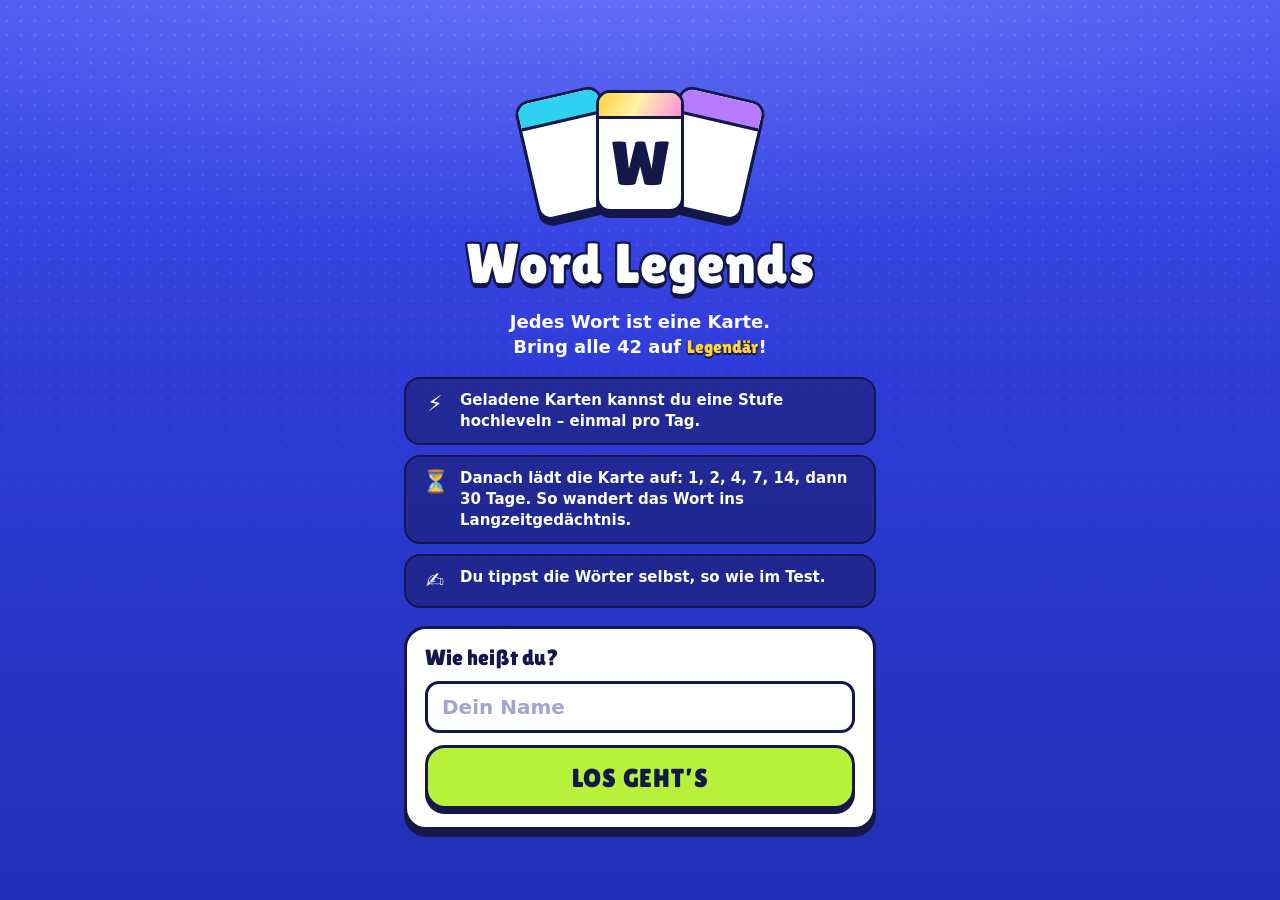
==== index.html @ 873b3a0a "Word Legends: Vokabeltrainer als PWA fürs iPhone Englisch-Vokabeln als Sammelkarten mit Leitner-Stuf" ====
<!doctype html>
<html lang="de">
<head>
  <meta charset="utf-8">
  <meta name="viewport" content="width=device-width, initial-scale=1, viewport-fit=cover">
  <meta name="theme-color" content="#2E3BD9">
  <meta name="apple-mobile-web-app-capable" content="yes">
  <meta name="mobile-web-app-capable" content="yes">
  <meta name="apple-mobile-web-app-status-bar-style" content="black-translucent">
  <meta name="apple-mobile-web-app-title" content="Word Legends">
  <meta name="format-detection" content="telephone=no, email=no, address=no, date=no">
  <meta name="description" content="Vokabeltrainer Englisch: Wörter als Sammelkarten, Wiederholung nach dem Karteikasten-Prinzip.">
  <title>Word Legends</title>
  <link rel="manifest" href="manifest.webmanifest">
  <link rel="apple-touch-icon" href="icons/apple-touch-icon.png">
  <link rel="icon" type="image/png" sizes="192x192" href="icons/icon-192.png">
  <link rel="preconnect" href="https://fonts.googleapis.com">
  <link rel="preconnect" href="https://fonts.gstatic.com" crossorigin>
  <link rel="stylesheet" href="https://fonts.googleapis.com/css2?family=Lilita+One&display=swap">
  <link rel="stylesheet" href="styles.css">
</head>
<body>
  <main id="app"></main>
  <div id="toast" role="status" aria-live="polite"></div>
  <canvas id="fx" aria-hidden="true"></canvas>
  <script src="words.js"></script>
  <script src="app.js"></script>
</body>
</html>
---- styles.css ----
/* Word Legends – Sammelkarten-Look: Kobaltblau, dicke Tinten-Konturen, Karten-Stufenfarben */
:root {
  --field: #2E3BD9;
  --field-hi: #4553F2;
  --field-lo: #2230B5;
  --ink: #131849;
  --mist: #E8EBFF;
  --muted: #565C94;
  --lime: #B6F23A;
  --sun: #FFCC2E;
  --coral: #FF5168;
  --back: repeating-linear-gradient(45deg, #4E5CF0 0 5px, #3441DF 5px 10px);

  /* Kartenstufen: Neu, 1–5, Legendär */
  --t0: #5A67E6;
  --t1: #DCE1FF;
  --t2: #3BDB86;
  --t3: #2FD0F0;
  --t4: #B77BFF;
  --t5: #FF9A2B;
  --t6: #FFD23F;
  --holo: linear-gradient(115deg, #FFD23F 0%, #FFF3A6 20%, #FF93DC 42%, #86ECFF 64%, #FFD23F 86%, #FFF3A6 100%);

  --display: 'Lilita One', ui-rounded, 'Arial Rounded MT Bold', system-ui, sans-serif;
  --body: ui-rounded, 'SF Pro Rounded', system-ui, -apple-system, 'Segoe UI', Roboto, sans-serif;
  --mono: ui-monospace, 'SF Mono', Menlo, monospace;

  --st: env(safe-area-inset-top, 0px);
  --sb: env(safe-area-inset-bottom, 0px);
  --r: 22px;
}

*, *::before, *::after { box-sizing: border-box; }
[hidden] { display: none !important; }
html { height: 100%; -webkit-text-size-adjust: 100%; background: var(--field); }
body {
  margin: 0;
  min-height: 100%;
  background: var(--field);
  color: #fff;
  font: 600 16px/1.4 var(--body);
  -webkit-tap-highlight-color: transparent;
  overscroll-behavior-y: none;
}
/* Spielfeld: Licht von oben, Rasterpunkte wie auf einem Kartenrücken */
body::before {
  content: '';
  position: fixed;
  inset: 0;
  pointer-events: none;
  background:
    radial-gradient(130% 55% at 50% -8%, rgba(255, 255, 255, .20), transparent 62%),
    linear-gradient(180deg, var(--field-hi) 0%, var(--field) 42%, var(--field-lo) 100%);
}
body::after {
  content: '';
  position: fixed;
  inset: 0;
  pointer-events: none;
  background: radial-gradient(circle, rgba(255, 255, 255, .13) 1.3px, transparent 1.8px) 0 0 / 14px 14px;
  -webkit-mask-image: linear-gradient(180deg, #000 0%, rgba(0, 0, 0, .35) 38%, transparent 70%);
  mask-image: linear-gradient(180deg, #000 0%, rgba(0, 0, 0, .35) 38%, transparent 70%);
}
body.in-session { overflow: hidden; }
#app { position: relative; z-index: 1; }
button { font: inherit; color: inherit; -webkit-tap-highlight-color: transparent; touch-action: manipulation; }
:focus-visible { outline: 3px solid var(--sun); outline-offset: 3px; }

.screen {
  max-width: 520px;
  min-height: 100dvh;
  margin: 0 auto;
  padding: calc(var(--st) + 14px) 16px calc(var(--sb) + 24px);
  display: flex;
  flex-direction: column;
  gap: 16px;
}

/* ---------- Typo ---------- */
.outline {
  font-family: var(--display);
  font-weight: 400;
  color: #fff;
  letter-spacing: .01em;
  text-shadow:
    2px 2px 0 var(--ink), -2px 2px 0 var(--ink), 2px -2px 0 var(--ink), -2px -2px 0 var(--ink),
    0 2px 0 var(--ink), 0 -2px 0 var(--ink), 2px 0 0 var(--ink), -2px 0 0 var(--ink),
    0 5px 0 var(--ink);
}
.hero { font-size: clamp(40px, 12.5vw, 56px); line-height: .98; margin: 0; }
.center { text-align: center; }
.eyebrow { font: 800 12px/1 var(--body); letter-spacing: .16em; text-transform: uppercase; color: var(--muted); }
.lead { font: 700 18px/1.4 var(--body); margin: 0; }
.lead.dark { color: var(--ink); margin-bottom: 8px; }
.fineprint { font: 600 13.5px/1.4 var(--body); color: var(--muted); margin: 0; }
.screen > .fineprint, .result > .fineprint { color: rgba(255, 255, 255, .78); }

/* ---------- Knöpfe ---------- */
.btn {
  appearance: none;
  -webkit-appearance: none;
  border: 3px solid var(--ink);
  border-radius: 18px;
  background: #fff;
  color: var(--ink);
  font: 400 20px/1 var(--display);
  letter-spacing: .03em;
  text-transform: uppercase;
  padding: 15px 16px 13px;
  box-shadow: 0 5px 0 var(--ink);
  cursor: pointer;
  user-select: none;
  -webkit-user-select: none;
  transition: transform .07s ease, box-shadow .07s ease, background-color .15s;
}
.btn:active { transform: translateY(4px); box-shadow: 0 1px 0 var(--ink); }
.btn.go { background: var(--lime); }
.btn.danger { background: var(--coral); }
.btn.big { display: block; width: 100%; font-size: 26px; padding: 17px 16px 15px; border-radius: 20px; }
.btn:disabled { opacity: .5; }
.two { display: grid; grid-template-columns: 1fr 1fr; gap: 12px; }
.two:has(> :only-child) { grid-template-columns: 1fr; }

.icon-btn {
  flex: 0 0 auto;
  width: 46px;
  height: 46px;
  display: grid;
  place-items: center;
  padding: 0;
  border-radius: 14px;
  border: 3px solid var(--ink);
  background: #fff;
  color: var(--ink);
  font: 400 24px/1 var(--display);
  box-shadow: 0 4px 0 var(--ink);
  cursor: pointer;
}
.icon-btn:active { transform: translateY(3px); box-shadow: 0 1px 0 var(--ink); }

.link {
  appearance: none;
  background: none;
  border: 0;
  padding: 4px 0;
  font: 700 14px/1.3 var(--body);
  text-decoration: underline;
  text-underline-offset: 3px;
  opacity: .85;
  cursor: pointer;
}

/* ---------- Karten-Panels ---------- */
.panel {
  background: #fff;
  color: var(--ink);
  border: 3px solid var(--ink);
  border-radius: var(--r);
  box-shadow: 0 7px 0 var(--ink);
  padding: 18px;
}
.panel p { margin: 0; }

/* ---------- Start ---------- */
.home-top, .topbar { display: flex; align-items: center; justify-content: space-between; gap: 12px; }
.topbar { justify-content: flex-start; }
.topbar h1 { margin: 0; font-size: 32px; line-height: 1; }
.hello { margin: 0; font-size: clamp(36px, 11vw, 46px); line-height: 1; overflow-wrap: anywhere; }

.pills { display: flex; flex-wrap: wrap; gap: 8px; margin-top: -4px; }
.pill {
  display: inline-flex;
  align-items: center;
  gap: 7px;
  background: var(--ink);
  color: #fff;
  border-radius: 999px;
  padding: 8px 13px 7px;
  font: 400 17px/1 var(--display);
  letter-spacing: .02em;
}
.pill.streak.off { color: rgba(255, 255, 255, .6); }
.pill.test { background: var(--sun); color: var(--ink); border: 2.5px solid var(--ink); padding: 6px 12px 5px; }
.xpmini { width: 44px; height: 9px; border-radius: 999px; background: rgba(255, 255, 255, .22); overflow: hidden; }
.xpmini i { display: block; height: 100%; background: var(--sun); border-radius: 999px; }

.mission { text-align: center; display: grid; gap: 6px; }
.mission-line { font: 700 19px/1.35 var(--body); }
.mission-line b { font-family: var(--display); font-weight: 400; font-size: 23px; }
.mission-time { font: 700 14px/1.2 var(--body); color: var(--muted); margin-bottom: 10px !important; }
.mission-done { font: 400 32px/1.1 var(--display); margin: 4px 0 2px !important; }
.mission .two { margin-top: 12px; }
.mission .fineprint { margin-top: 10px; }

/* Kartenhand auf der Missionskarte */
.hand { position: relative; height: 98px; margin: 6px 0 10px; }
.mini {
  display: block;
  position: relative;
  overflow: hidden;
  background: #fff;
  border: 3px solid var(--ink);
  border-radius: 10px;
  box-shadow: 0 4px 0 var(--ink);
}
.mini::before {
  content: '';
  position: absolute;
  left: 0; right: 0; top: 0;
  height: 17px;
  background: var(--tier, var(--t1));
  border-bottom: 3px solid var(--ink);
}
.hand .mini {
  position: absolute;
  left: 50%;
  bottom: 0;
  width: 58px;
  height: 80px;
  margin-left: -29px;
  transform: translateX(calc(var(--i) * 34px)) rotate(calc(var(--i) * 8deg));
  transform-origin: 50% 140%;
}
.mini.charged::after {
  content: '⚡';
  position: absolute;
  inset: 17px 0 0;
  display: grid;
  place-items: center;
  font-size: 24px;
}
.mini.back { background: var(--back); }
.mini.back::before { display: none; }
.mini.back::after {
  content: '?';
  position: absolute;
  inset: 0;
  display: grid;
  place-items: center;
  font: 400 32px/1 var(--display);
  color: #fff;
  text-shadow: 0 2px 0 var(--ink);
}

.install { background: var(--sun); display: grid; gap: 6px; box-shadow: 0 5px 0 var(--ink); }
.install p { font-weight: 700; }
.install .link { justify-self: start; }
.share {
  display: inline-grid;
  place-items: center;
  width: 22px;
  height: 22px;
  border: 2px solid var(--ink);
  border-radius: 6px;
  font-size: 12px;
  vertical-align: -3px;
}

/* Sammlung: sieben Kartenstapel = die Fächer des Karteikastens */
.shelf {
  background: rgba(19, 24, 73, .5);
  border: 3px solid var(--ink);
  border-radius: var(--r);
  padding: 14px 12px 0;
  overflow: hidden;
}
.shelf-head { display: flex; justify-content: space-between; align-items: baseline; margin-bottom: 12px; }
.shelf-head h2 { margin: 0; font: 400 21px/1 var(--display); letter-spacing: .02em; }
.shelf-head span { font: 800 14px/1 var(--body); color: rgba(255, 255, 255, .8); }
.stacks {
  display: grid;
  grid-template-columns: repeat(7, minmax(0, 1fr));
  gap: 6px;
  align-items: end;
  min-height: 132px;
  padding: 0 2px 10px;
  margin: 0 -12px;
  padding-left: 14px;
  padding-right: 14px;
  background: linear-gradient(transparent calc(100% - 10px), var(--ink) calc(100% - 10px));
}
.stack {
  appearance: none;
  background: none;
  border: 0;
  padding: 0;
  color: #fff;
  display: flex;
  flex-direction: column;
  align-items: center;
  justify-content: flex-end;
  gap: 5px;
  cursor: pointer;
}
.stack .cnt { font: 400 19px/1 var(--display); text-shadow: 0 2px 0 var(--ink); }
.stack .pile { display: flex; flex-direction: column; align-items: center; width: 100%; }
.stack .pile em {
  order: -1;
  display: grid;
  place-items: center;
  width: 100%;
  height: 34px;
  font: 400 16px/1 var(--display);
  font-style: normal;
  color: var(--ink);
  background: var(--tier);
  border: 3px solid var(--ink);
  border-radius: 8px;
  position: relative;
  z-index: 2;
}
.stack .pile i {
  display: block;
  width: 90%;
  height: 8px;
  margin-top: -2px;
  background: var(--tier);
  border: 2.5px solid var(--ink);
  border-top: 0;
  border-radius: 0 0 5px 5px;
}
.stack.s0 em, .stack.s0 i { background: var(--back); color: #fff; text-shadow: 0 2px 0 var(--ink); }
.stack.s6 em { background: var(--holo); background-size: 250% 100%; animation: holo 4s linear infinite; }
.stack.empty .cnt { opacity: .45; }
.stack.empty em { background: transparent; border: 3px dashed rgba(255, 255, 255, .35); color: rgba(255, 255, 255, .55); text-shadow: none; animation: none; }
.stack:active .pile { transform: translateY(2px); }

/* ---------- Willkommen ---------- */
.welcome { justify-content: center; text-align: center; gap: 18px; }
.logo-fan { position: relative; height: 150px; margin-top: 8px; }
.logo-fan .mini {
  position: absolute;
  left: 50%;
  bottom: 6px;
  width: 88px;
  height: 122px;
  margin-left: -44px;
  border-radius: 14px;
  box-shadow: 0 6px 0 var(--ink);
  transform: translateX(calc(var(--i) * 50px)) rotate(calc(var(--i) * 13deg));
  transform-origin: 50% 125%;
}
.logo-fan .mini::before { height: 26px; }
.logo-fan .hero-card { z-index: 2; }
.logo-fan .hero-card::before { background: var(--holo); background-size: 250% 100%; animation: holo 4s linear infinite; }
.hero-card b {
  position: absolute;
  inset: 26px 0 0;
  display: grid;
  place-items: center;
  font: 400 62px/1 var(--display);
  color: var(--ink);
}
.legend-word { font-family: var(--display); font-weight: 400; color: var(--t6); text-shadow: 0 2px 0 var(--ink), 1px 1px 0 var(--ink), -1px 1px 0 var(--ink); }
.rules { list-style: none; padding: 0; margin: 0; display: grid; gap: 10px; text-align: left; }
.rules li {
  display: grid;
  grid-template-columns: 34px 1fr;
  gap: 8px;
  align-items: start;
  background: rgba(19, 24, 73, .45);
  border: 2.5px solid var(--ink);
  border-radius: 16px;
  padding: 11px 12px;
}
.rules li span { font-size: 22px; line-height: 1.25; text-align: center; }
.rules li p { margin: 0; font: 600 15px/1.4 var(--body); }
.name-form { display: grid; gap: 12px; text-align: left; }
.name-form label { font: 400 22px/1 var(--display); }

input[type=text], input[type=date] {
  width: 100%;
  min-height: 52px;
  font: 700 20px/1.2 var(--body);
  color: var(--ink);
  background: #fff;
  border: 3px solid var(--ink);
  border-radius: 14px;
  padding: 11px 14px;
  outline: none;
  -webkit-appearance: none;
  appearance: none;
}
input[type=text]:focus, input[type=date]:focus { box-shadow: 0 0 0 4px var(--sun); }
input::placeholder { color: #A0A6CF; opacity: 1; }

/* ---------- Kartenübersicht ---------- */
.chips { display: flex; gap: 8px; flex-wrap: wrap; }
.chipbtn {
  appearance: none;
  border: 2.5px solid var(--ink);
  background: #fff;
  color: var(--ink);
  border-radius: 999px;
  padding: 8px 13px 7px;
  font: 800 14px/1 var(--body);
  box-shadow: 0 3px 0 var(--ink);
  cursor: pointer;
}
.chipbtn.on { background: var(--lime); }
.group-head {
  display: flex;
  align-items: center;
  gap: 10px;
  margin: 8px 0 -4px;
  font: 400 19px/1 var(--display);
  text-shadow: 0 2px 0 var(--ink);
}
/* Grüne Nummernkreise wie im Schulbuch */
.secdot {
  min-width: 30px;
  height: 30px;
  padding: 1px 7px 0;
  display: grid;
  place-items: center;
  border-radius: 999px;
  background: var(--lime);
  color: var(--ink);
  border: 2.5px solid var(--ink);
  font: 400 15px/1 var(--display);
  text-shadow: none;
}
.grid { display: grid; grid-template-columns: repeat(2, minmax(0, 1fr)); gap: 12px; }
.mcard {
  appearance: none;
  display: flex;
  flex-direction: column;
  gap: 4px;
  text-align: left;
  background: #fff;
  color: var(--ink);
  border: 3px solid var(--ink);
  border-radius: 16px;
  box-shadow: 0 5px 0 var(--ink);
  padding: 0 0 10px;
  overflow: hidden;
  cursor: pointer;
}
.mcard:active { transform: translateY(3px); box-shadow: 0 2px 0 var(--ink); }
.mband {
  display: block;
  background: var(--tier);
  border-bottom: 3px solid var(--ink);
  padding: 6px 10px 4px;
  font: 400 13px/1 var(--display);
  letter-spacing: .05em;
  text-transform: uppercase;
  color: var(--ink);
}
.mband.holo { background: var(--holo); background-size: 250% 100%; animation: holo 4s linear infinite; }
.men { padding: 6px 10px 0; font: 400 21px/1.05 var(--display); overflow-wrap: anywhere; }
.mde { padding: 0 10px; font: 700 14px/1.25 var(--body); color: var(--muted); }
.mstate { margin-top: auto; padding: 4px 10px 0; font: 800 12px/1.2 var(--body); color: var(--muted); }
.mcard.unseen { background: #F2F4FF; }
.mcard.unseen .mband { background: var(--back); color: #fff; text-shadow: 0 1px 0 var(--ink); }
.mcard.unseen .men, .mcard.unseen .mde { opacity: .75; }
.empty-note { text-align: center; font-weight: 700; margin: 20px 0; }

/* ---------- Abfrage ---------- */
.session {
  max-width: 520px;
  height: var(--vvh, 100dvh);
  margin: 0 auto;
  padding: calc(var(--st) + 10px) 16px calc(var(--sb) + 14px);
  display: flex;
  flex-direction: column;
  gap: 12px;
  overflow: hidden;
}
body.kb .session { padding-bottom: 10px; }
.ses-top { display: flex; align-items: center; gap: 12px; flex: 0 0 auto; }
.bar {
  flex: 1;
  height: 24px;
  background: rgba(19, 24, 73, .6);
  border: 3px solid var(--ink);
  border-radius: 999px;
  overflow: hidden;
}
.bar i {
  display: block;
  height: 100%;
  width: 0;
  background: var(--lime);
  border-radius: 999px;
  box-shadow: inset 0 5px 0 rgba(255, 255, 255, .45);
  transition: width .45s cubic-bezier(.3, 1.3, .5, 1);
}
.combo { flex: 0 0 auto; min-width: 46px; text-align: right; font: 400 21px/1 var(--display); color: var(--sun); text-shadow: 0 2px 0 var(--ink); }
.ses-label { flex: 0 0 auto; display: flex; align-items: center; justify-content: space-between; gap: 8px; min-height: 30px; }
.chip { font: 800 13px/1.2 var(--body); letter-spacing: .09em; text-transform: uppercase; }
.tools { display: flex; gap: 8px; flex: 0 0 auto; }
.tool {
  appearance: none;
  border: 2.5px solid var(--ink);
  background: #fff;
  color: var(--ink);
  border-radius: 999px;
  padding: 7px 11px 6px;
  font: 800 13px/1 var(--body);
  box-shadow: 0 3px 0 var(--ink);
  cursor: pointer;
  white-space: nowrap;
}
.tool:active { transform: translateY(2px); box-shadow: 0 1px 0 var(--ink); }
.tool:disabled { opacity: .45; }
.ses-cardwrap { flex: 0 1 auto; min-height: 0; overflow-y: auto; padding-bottom: 9px; -webkit-overflow-scrolling: touch; }
.answer { flex: 0 0 auto; display: grid; gap: 12px; }
.choices { flex: 0 0 auto; display: grid; gap: 10px; }
#ses-next { flex: 0 0 auto; }

.vcard {
  position: relative;
  background: #fff;
  color: var(--ink);
  border: 3px solid var(--ink);
  border-radius: 24px;
  box-shadow: 0 8px 0 var(--ink);
  overflow: hidden;
}
.band {
  display: flex;
  justify-content: space-between;
  align-items: center;
  gap: 10px;
  background: var(--tier, var(--t1));
  border-bottom: 3px solid var(--ink);
  padding: 9px 15px 7px;
  font: 400 16px/1 var(--display);
  letter-spacing: .06em;
  text-transform: uppercase;
  color: var(--ink);
}
.band .dim { opacity: .28; }
.band.holo { background: var(--holo); background-size: 250% 100%; animation: holo 4s linear infinite; }
.band.new { background: repeating-linear-gradient(-45deg, var(--sun) 0 12px, #FFE177 12px 24px); }
.band.test { background: var(--ink); color: #fff; }
.band.good { background: var(--lime); }
.band.almost { background: var(--sun); }
.band.bad { background: var(--coral); }
.cbody { padding: 16px 18px 18px; display: flex; flex-direction: column; gap: 10px; }
.row { display: flex; align-items: center; justify-content: space-between; gap: 10px; }
.en { font: 400 clamp(34px, 10.5vw, 48px)/1.02 var(--display); overflow-wrap: anywhere; }
.en.sm { font-size: 27px; }
.de { font: 700 19px/1.3 var(--body); color: var(--muted); }
.q { font: 400 clamp(30px, 9vw, 40px)/1.08 var(--display); overflow-wrap: anywhere; }
.qhint { font: 700 16px/1.3 var(--body); color: var(--muted); }
.ex { margin: 0; font: 600 17px/1.45 var(--body); }
.ex b { font-weight: 800; background: linear-gradient(transparent 58%, var(--lime) 58%); padding: 0 2px; }
.ex.big { font-size: 21px; }
.cloze { margin: 0; font: 400 27px/1.35 var(--display); }
.gap {
  display: inline-block;
  vertical-align: -5px;
  width: calc(var(--n) * .52em + .9em);
  height: 1.1em;
  margin: 0 2px;
  border-radius: 9px;
  background: var(--mist);
  border: 3px dashed var(--ink);
}
.tip { margin: 0; background: var(--mist); border-radius: 12px; padding: 9px 12px; font: 600 15px/1.35 var(--body); }
.say {
  flex: 0 0 auto;
  width: 48px;
  height: 48px;
  display: grid;
  place-items: center;
  padding: 0;
  border-radius: 50%;
  border: 3px solid var(--ink);
  background: var(--t3);
  box-shadow: 0 3px 0 var(--ink);
  font-size: 20px;
  cursor: pointer;
}
.say:active { transform: translateY(2px); box-shadow: 0 1px 0 var(--ink); }
.bigsay {
  display: flex;
  align-items: center;
  justify-content: center;
  gap: 12px;
  width: 100%;
  padding: 18px;
  border: 3px solid var(--ink);
  border-radius: 18px;
  background: var(--t3);
  box-shadow: 0 5px 0 var(--ink);
  font: 400 40px/1 var(--display);
  cursor: pointer;
}
.bigsay span { font-size: 20px; letter-spacing: .04em; text-transform: uppercase; color: var(--ink); }
.bigsay:active { transform: translateY(3px); box-shadow: 0 2px 0 var(--ink); }
.cbody .link { align-self: center; color: var(--muted); }
.covered {
  margin: 0;
  padding: 12px;
  border: 3px dashed var(--ink);
  border-radius: 14px;
  font: 700 15px/1.35 var(--body);
  color: var(--muted);
  text-align: center;
}
.pair { display: flex; align-items: center; gap: 12px; }
.pair-txt { flex: 1; min-width: 0; display: grid; gap: 3px; }
.pair .de { font-size: 16px; line-height: 1.25; }
.pair .say { width: 42px; height: 42px; font-size: 17px; }
.yours { font: 700 16px/1.4 var(--body); color: var(--muted); }
.yours s { color: #D22A42; text-decoration-thickness: 2px; }
.fix { color: var(--ink); font-weight: 800; }
.fix mark { background: var(--sun); color: var(--ink); border-radius: 4px; padding: 0 2px; }
.note { margin: 0; font: 700 16px/1.35 var(--body); }
.sched { margin: 0; font: 800 14px/1.3 var(--body); color: var(--muted); }
.sched.up { color: #2B7F0E; }
.sched.down { color: #C4233A; }
.retype { margin: 0; font: 800 15px/1.3 var(--body); }
.pattern {
  font: 700 24px/1.2 var(--mono);
  letter-spacing: .06em;
  text-align: center;
  padding: 8px;
  background: #FFF4CC;
  border-radius: 12px;
  white-space: pre-wrap;
}
.lvup {
  position: absolute;
  top: 5px;
  right: 10px;
  z-index: 2;
  background: var(--tier);
  border: 3px solid var(--ink);
  border-radius: 12px;
  padding: 7px 10px 5px;
  font: 400 18px/1 var(--display);
  letter-spacing: .03em;
  text-transform: uppercase;
  box-shadow: 0 3px 0 var(--ink);
  transform: rotate(4deg);
  animation: stamp .5s cubic-bezier(.3, 1.6, .5, 1) .12s both;
}
.lvup.holo { background: var(--holo); background-size: 250% 100%; }

.answer input {
  font-size: 26px;
  min-height: 62px;
  border-radius: 16px;
  padding: 12px 16px;
  box-shadow: inset 0 4px 0 rgba(19, 24, 73, .1);
}
.answer input:focus { box-shadow: inset 0 4px 0 rgba(19, 24, 73, .1), 0 0 0 4px var(--sun); }
.answer input.good { background: #EDFFD0; }
.answer input.almost { background: #FFF3C8; }
.answer input.bad { background: #FFE1E6; }

.btn.choice {
  text-align: left;
  text-transform: none;
  letter-spacing: 0;
  font: 700 18px/1.25 var(--body);
  padding: 14px 16px;
  border-radius: 16px;
}
.btn.choice:disabled { opacity: .5; }
.btn.choice.right { background: var(--lime); opacity: 1; }
.btn.choice.wrong { background: var(--coral); opacity: 1; }

/* ---------- Zusammenfassung ---------- */
.summary { gap: 14px; }
.streak-up { margin: 0; text-align: center; font: 400 23px/1.2 var(--display); color: var(--sun); text-shadow: 0 2px 0 var(--ink); }
.statrow { display: grid; grid-template-columns: repeat(3, minmax(0, 1fr)); gap: 10px; }
.stat {
  background: #fff;
  color: var(--ink);
  border: 3px solid var(--ink);
  border-radius: 16px;
  box-shadow: 0 5px 0 var(--ink);
  padding: 13px 6px 11px;
  text-align: center;
}
.stat b { display: block; font: 400 27px/1 var(--display); margin-bottom: 5px; }
.stat span { font: 800 11.5px/1 var(--body); letter-spacing: .09em; text-transform: uppercase; color: var(--muted); }
.sub { margin: 6px 0 -2px; font: 400 21px/1 var(--display); text-shadow: 0 2px 0 var(--ink); }
.parade { display: grid; grid-template-columns: repeat(3, minmax(0, 1fr)); gap: 10px; }
.pcard {
  background: #fff;
  color: var(--ink);
  border: 3px solid var(--ink);
  border-radius: 14px;
  box-shadow: 0 4px 0 var(--ink);
  overflow: hidden;
  animation: deal .5s cubic-bezier(.3, 1.4, .5, 1) both;
  animation-delay: var(--d);
}
.pcard .mband { font-size: 11px; padding: 5px 8px 4px; }
.pcard b { display: block; padding: 8px 8px 10px; font: 400 16px/1.1 var(--display); overflow-wrap: anywhere; }
.lvlbox { display: grid; gap: 8px; }
.lvlrow { display: flex; align-items: baseline; gap: 10px; }
.lvlrow b { font: 400 25px/1 var(--display); }
.lvlrow span { font-weight: 800; color: var(--muted); }
.lvlrow em {
  margin-left: auto;
  font: 400 17px/1 var(--display);
  font-style: normal;
  background: var(--sun);
  border: 2.5px solid var(--ink);
  border-radius: 10px;
  padding: 6px 9px 4px;
  animation: bump .6s .4s both;
}
.lvlbox small { font: 700 13px/1 var(--body); color: var(--muted); }
.xpbar { height: 20px; border: 3px solid var(--ink); border-radius: 999px; background: var(--mist); overflow: hidden; }
.xpbar i { display: block; height: 100%; background: var(--sun); border-radius: 999px; box-shadow: inset 0 4px 0 rgba(255, 255, 255, .5); }

/* ---------- Probetest ---------- */
.sizes { display: grid; gap: 12px; margin-top: 14px; }
.result { gap: 14px; }
.stamp {
  width: 170px;
  height: 170px;
  margin: 6px auto 0;
  border-radius: 50%;
  border: 5px solid var(--ink);
  box-shadow: 0 8px 0 var(--ink), inset 0 0 0 7px rgba(255, 255, 255, .5);
  display: grid;
  place-items: center;
  align-content: center;
  gap: 2px;
  color: var(--ink);
  transform: rotate(-7deg);
  animation: stamp .6s cubic-bezier(.3, 1.6, .5, 1) both;
}
.stamp b { font: 400 88px/.9 var(--display); }
.stamp span { font: 400 17px/1 var(--display); letter-spacing: .04em; text-transform: uppercase; }
.g1 { background: var(--lime); }
.g2 { background: var(--t2); }
.g3 { background: var(--sun); }
.g4 { background: var(--t5); }
.g5 { background: var(--coral); }
.score { margin: 6px 0 0; text-align: center; font: 400 22px/1.2 var(--display); text-shadow: 0 2px 0 var(--ink); }
.list { padding: 4px 14px; }
.rrow {
  display: grid;
  grid-template-columns: 24px 1fr 1fr;
  gap: 8px;
  align-items: start;
  padding: 10px 0;
  border-bottom: 2px solid var(--mist);
  font: 700 15px/1.3 var(--body);
}
.rrow:last-child { border-bottom: 0; }
.rmark { font: 400 19px/1 var(--display); }
.rrow.good .rmark { color: #2B7F0E; }
.rrow.almost .rmark { color: #B07A00; }
.rrow.bad .rmark { color: #D22A42; }
.ren small { display: block; margin-top: 2px; font: 700 13px/1.25 var(--body); color: #D22A42; }

/* ---------- Einstellungen ---------- */
.form { display: grid; gap: 18px; }
.field { display: grid; gap: 8px; }
.field > b { font: 800 15px/1.2 var(--body); }
.field small, .toggle small { display: block; font: 600 13.5px/1.35 var(--body); color: var(--muted); }
.daterow { display: flex; align-items: center; gap: 12px; }
.daterow input { flex: 1; }
.seg { display: grid; grid-template-columns: repeat(4, 1fr); border: 3px solid var(--ink); border-radius: 14px; overflow: hidden; }
.seg button {
  appearance: none;
  border: 0;
  border-right: 3px solid var(--ink);
  background: #fff;
  color: var(--ink);
  padding: 12px 0 10px;
  font: 400 20px/1 var(--display);
  cursor: pointer;
}
.seg button:last-child { border-right: 0; }
.seg button.on { background: var(--lime); }
.toggle { position: relative; display: grid; grid-template-columns: 1fr auto; align-items: center; gap: 14px; cursor: pointer; }
.toggle b { display: block; font: 800 15px/1.25 var(--body); }
.toggle input { position: absolute; opacity: 0; width: 1px; height: 1px; pointer-events: none; }
.toggle i { position: relative; width: 60px; height: 36px; border: 3px solid var(--ink); border-radius: 999px; background: var(--mist); transition: background-color .2s; }
.toggle i::after {
  content: '';
  position: absolute;
  top: 3px;
  left: 3px;
  width: 24px;
  height: 24px;
  border-radius: 50%;
  background: #fff;
  border: 3px solid var(--ink);
  transition: transform .22s cubic-bezier(.3, 1.4, .5, 1);
}
.toggle input:checked + i { background: var(--lime); }
.toggle input:checked + i::after { transform: translateX(24px); }
.toggle input:focus-visible + i { outline: 3px solid var(--sun); outline-offset: 2px; }

.prose h2 { margin: 0 0 10px; font: 400 23px/1.1 var(--display); }
.prose p, .prose li { margin: 0 0 10px; font: 600 15.5px/1.5 var(--body); }
.prose p:last-child, .prose li:last-child { margin-bottom: 0; }
.prose ul { margin: 0; padding-left: 20px; }

/* ---------- Sheet, Toast, Konfetti ---------- */
.sheet-wrap {
  position: fixed;
  inset: 0;
  z-index: 40;
  display: flex;
  align-items: flex-end;
  justify-content: center;
  padding: 16px 16px calc(var(--sb) + 16px);
  background: rgba(12, 15, 50, .58);
  animation: fade .15s ease both;
}
.sheet {
  width: 100%;
  max-width: 480px;
  max-height: calc(100dvh - var(--st) - 40px);
  overflow: auto;
  background: #fff;
  color: var(--ink);
  border: 3px solid var(--ink);
  border-radius: 24px;
  box-shadow: 0 8px 0 var(--ink);
  padding: 18px;
  animation: rise .3s cubic-bezier(.3, 1.3, .5, 1) both;
}
.sheet-title { margin: 0 0 8px; font: 400 27px/1.1 var(--display); }
.sheet p { margin: 0 0 10px; font-weight: 600; }
.sheet-btns { display: grid; gap: 12px; margin-top: 16px; }
.sheet .vcard.detail { box-shadow: none; }
.sheet-btns .btn { font-size: 22px; }
.detail-stats { margin: 0; font: 800 13.5px/1.3 var(--body); color: var(--muted); }
textarea.code {
  width: 100%;
  height: 120px;
  resize: none;
  font: 600 12px/1.35 var(--mono);
  color: var(--ink);
  border: 3px solid var(--ink);
  border-radius: 12px;
  padding: 10px;
}

#toast {
  position: fixed;
  left: 50%;
  top: calc(var(--st) + 10px);
  z-index: 60;
  max-width: calc(100vw - 32px);
  transform: translate(-50%, -160%);
  background: var(--ink);
  color: #fff;
  border: 3px solid #fff;
  border-radius: 999px;
  padding: 10px 16px;
  font: 800 15px/1.25 var(--body);
  text-align: center;
  pointer-events: none;
  transition: transform .3s cubic-bezier(.3, 1.3, .5, 1);
}
#toast.show { transform: translate(-50%, 0); }
#fx { position: fixed; inset: 0; width: 100%; height: 100%; z-index: 70; pointer-events: none; }

/* ---------- Bewegung ---------- */
@keyframes pop { from { opacity: 0; transform: translateY(10px) scale(.97); } to { opacity: 1; transform: none; } }
@keyframes flip { 0% { transform: perspective(800px) rotateY(0); } 50% { transform: perspective(800px) rotateY(88deg); } 100% { transform: perspective(800px) rotateY(0); } }
@keyframes nudge { 0%, 100% { transform: none; } 35% { transform: translateY(5px); } }
@keyframes shake { 0%, 100% { transform: translateX(0); } 20% { transform: translateX(-9px); } 40% { transform: translateX(8px); } 60% { transform: translateX(-5px); } 80% { transform: translateX(3px); } }
@keyframes holo { to { background-position: 250% 0; } }
@keyframes stamp { from { opacity: 0; transform: scale(1.9) rotate(-18deg); } }
@keyframes deal { from { opacity: 0; transform: translateY(26px) rotate(-7deg) scale(.9); } to { opacity: 1; transform: none; } }
@keyframes bump { 0% { opacity: 0; transform: scale(.5); } 60% { opacity: 1; transform: scale(1.15); } 100% { transform: scale(1); } }
@keyframes rise { from { opacity: 0; transform: translateY(40px); } to { opacity: 1; transform: none; } }
@keyframes fade { from { opacity: 0; } }
.pop { animation: pop .3s cubic-bezier(.3, 1.3, .5, 1) both; }
.flip { animation: flip .44s ease-in-out both; }
.nudge { animation: nudge .3s ease both; }
.shake { animation: shake .42s ease both; }

@media (prefers-reduced-motion: reduce) {
  *, *::before, *::after { animation-duration: .01ms !important; animation-iteration-count: 1 !important; transition-duration: .01ms !important; }
}
@media (min-width: 560px) {
  .screen, .session { padding-left: 24px; padding-right: 24px; }
}
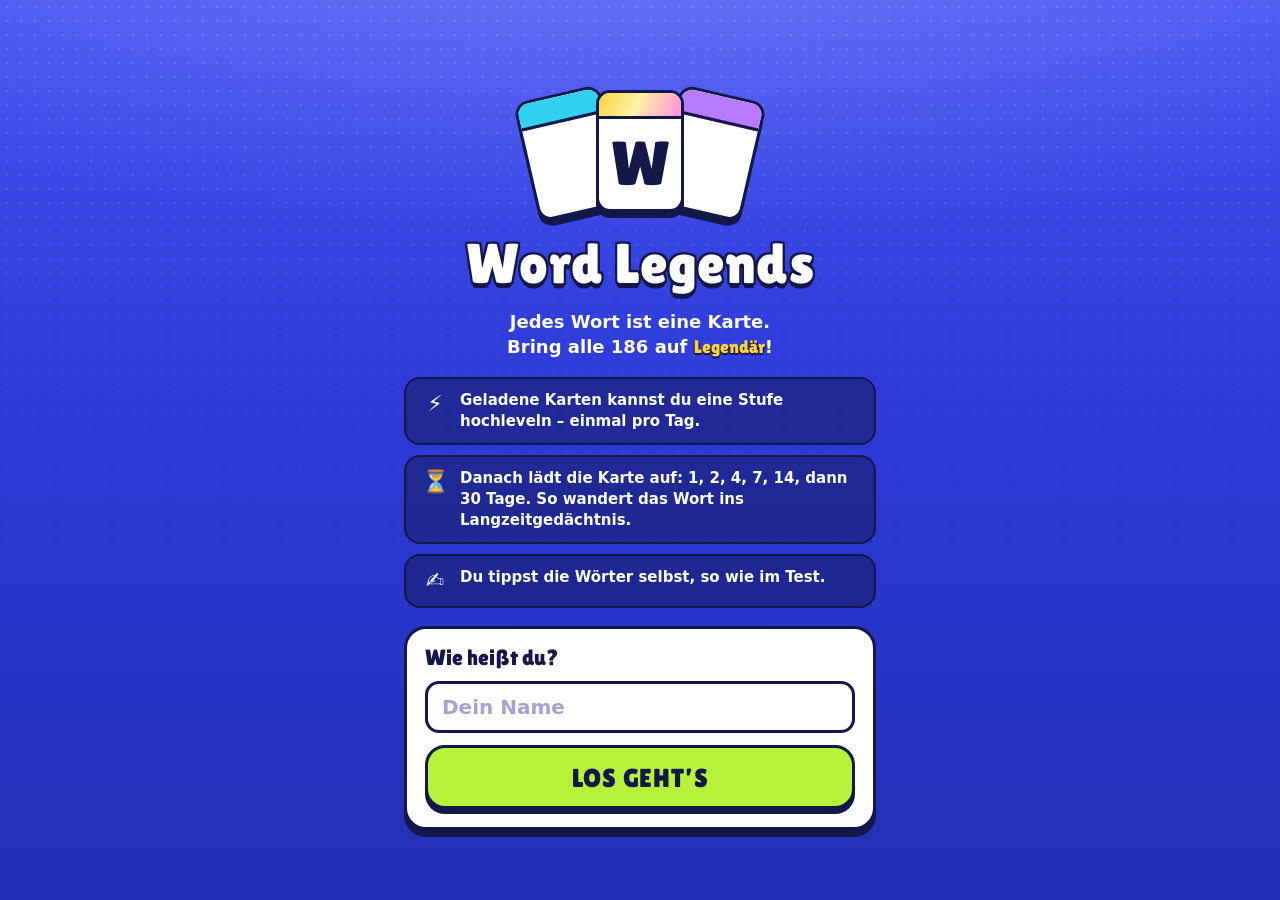
==== commit 3e10edd7: "Schularbeit 5.11.: Unit 1 + 2, Grammatik, Schreiben, Generalprobe - Vokabeln: WB S. 11–13 (Unit 1) u" ====
--- a/index.html
+++ b/index.html
@@ -24,6 +24,9 @@
   <div id="toast" role="status" aria-live="polite"></div>
   <canvas id="fx" aria-hidden="true"></canvas>
   <script src="words.js"></script>
+  <script src="grammar.js"></script>
+  <script src="exam.js"></script>
+  <script src="scene.js"></script>
   <script src="app.js"></script>
 </body>
 </html>
--- a/styles.css
+++ b/styles.css
@@ -324,6 +324,9 @@
 .stack.empty .cnt { opacity: .45; }
 .stack.empty em { background: transparent; border: 3px dashed rgba(255, 255, 255, .35); color: rgba(255, 255, 255, .55); text-shadow: none; animation: none; }
 .stack:active .pile { transform: translateY(2px); }
+.unitline { display: flex; flex-wrap: wrap; gap: 6px; padding: 10px 0 12px; }
+.unitline span { padding: 6px 10px 5px; border-radius: 999px; background: rgba(255, 255, 255, .14); font: 800 12.5px/1 var(--body); }
+.unitline span.on { background: var(--lime); color: var(--ink); }
 
 /* ---------- Willkommen ---------- */
 .welcome { justify-content: center; text-align: center; gap: 18px; }
@@ -381,7 +384,20 @@
   -webkit-appearance: none;
   appearance: none;
 }
-input[type=text]:focus, input[type=date]:focus { box-shadow: 0 0 0 4px var(--sun); }
+input[type=text]:focus, input[type=date]:focus, select:focus { box-shadow: 0 0 0 4px var(--sun); }
+select {
+  width: 100%;
+  min-height: 52px;
+  font: 700 18px/1.2 var(--body);
+  color: var(--ink);
+  background: #fff url("data:image/svg+xml,%3Csvg xmlns='http://www.w3.org/2000/svg' viewBox='0 0 12 8'%3E%3Cpath d='M1 1l5 5 5-5' fill='none' stroke='%23131849' stroke-width='2.5' stroke-linecap='round' stroke-linejoin='round'/%3E%3C/svg%3E") no-repeat right 16px center / 14px 10px;
+  border: 3px solid var(--ink);
+  border-radius: 14px;
+  padding: 11px 42px 11px 14px;
+  outline: none;
+  -webkit-appearance: none;
+  appearance: none;
+}
 input::placeholder { color: #A0A6CF; opacity: 1; }
 
 /* ---------- Kartenübersicht ---------- */
@@ -398,6 +414,8 @@
   cursor: pointer;
 }
 .chipbtn.on { background: var(--lime); }
+.unit-head { margin: 12px 0 -4px; font-size: 30px; line-height: 1; }
+.unit-head small { display: block; margin-top: 7px; font: 700 13px/1.2 var(--body); letter-spacing: 0; color: rgba(255, 255, 255, .82); text-shadow: none; }
 .group-head {
   display: flex;
   align-items: center;
@@ -532,6 +550,17 @@
   color: var(--ink);
 }
 .band .dim { opacity: .28; }
+.utag {
+  margin-left: 8px;
+  padding: 3px 7px 2px;
+  border-radius: 999px;
+  background: var(--ink);
+  color: #fff;
+  font-size: 12px;
+  font-style: normal;
+  letter-spacing: .05em;
+  vertical-align: 1px;
+}
 .band.holo { background: var(--holo); background-size: 250% 100%; animation: holo 4s linear infinite; }
 .band.new { background: repeating-linear-gradient(-45deg, var(--sun) 0 12px, #FFE177 12px 24px); }
 .band.test { background: var(--ink); color: #fff; }
@@ -884,3 +913,126 @@
 @media (min-width: 560px) {
   .screen, .session { padding-left: 24px; padding-right: 24px; }
 }
+
+/* =================================================================
+   Schularbeit: Grammatik, Bilder, Schreiben, Generalprobe
+   ================================================================= */
+.band.rule { background: #8FD0FF; }
+.band.write { background: #FFB86B; }
+.rulebody { gap: 12px; }
+.rulebody p { margin: 0; font: 600 16px/1.45 var(--body); }
+.rulebody b { font-weight: 800; }
+.gtable { width: 100%; border-collapse: collapse; font: 600 15.5px/1.3 var(--body); }
+.gtable td, .gtable th { padding: 7px 8px; border-bottom: 2px solid var(--mist); text-align: left; vertical-align: top; }
+.gtable th { font: 800 12px/1.2 var(--body); letter-spacing: .08em; text-transform: uppercase; color: var(--muted); }
+.gtable tr:last-child td { border-bottom: 0; }
+.gtable td:first-child { font-weight: 800; }
+.gex { background: var(--mist); border-radius: 12px; padding: 10px 12px; font-style: italic; }
+.gtip { font-size: 15px !important; }
+.rscenes { display: grid; grid-template-columns: repeat(3, minmax(0, 1fr)); gap: 8px; margin: 2px 0 0; }
+.rscenes figure { margin: 0; text-align: center; }
+.rscenes svg { width: 100%; height: auto; display: block; }
+.rscenes figcaption { font: 700 13px/1.2 var(--body); color: var(--muted); margin-top: 2px; }
+.rscenes figcaption b { display: block; font: 400 16px/1.1 var(--display); color: var(--ink); }
+
+.gq { margin: 0; font: 400 25px/1.35 var(--display); overflow-wrap: anywhere; }
+.gq.big { font-size: 22px; }
+.gq .filled { font-weight: 400; background: linear-gradient(transparent 55%, var(--lime) 55%); padding: 0 3px; }
+.q.sm { font-size: 24px; }
+.picwrap { display: flex; justify-content: center; }
+.picwrap svg { width: 100%; max-width: 330px; height: auto; max-height: 170px; display: block; }
+.picwrap.sm svg { max-height: 110px; }
+.picwrap.wide svg { max-height: 220px; border-radius: 16px; }
+.scene text { font-family: 'Apple Color Emoji', 'Segoe UI Emoji', 'Noto Color Emoji', sans-serif; }
+.scene .mark { animation: markpulse 1.2s ease-in-out infinite; }
+@keyframes markpulse { 50% { stroke-opacity: .35; } }
+
+.choices.grid2 { grid-template-columns: 1fr 1fr; }
+.choices.grid2 .btn.choice { text-align: center; padding: 13px 8px; }
+
+.tline {
+  display: flex; flex-wrap: wrap; align-items: center; gap: 8px;
+  min-height: 58px; padding: 9px; border: 3px dashed var(--ink); border-radius: 16px; background: var(--mist);
+}
+.tph { font: 700 14px/1.3 var(--body); color: var(--muted); }
+.tend { font: 400 24px/1 var(--display); margin-left: -4px; }
+.tiles { flex: 0 0 auto; display: flex; flex-wrap: wrap; justify-content: center; gap: 10px; padding: 4px 0; }
+.tile {
+  appearance: none; border: 3px solid var(--ink); border-radius: 14px; background: #fff; color: var(--ink);
+  font: 700 20px/1 var(--body); padding: 11px 14px 10px; box-shadow: 0 4px 0 var(--ink); cursor: pointer;
+}
+.tile:active { transform: translateY(3px); box-shadow: 0 1px 0 var(--ink); }
+.tile.on { background: var(--lime); font-size: 18px; padding: 8px 11px 7px; box-shadow: 0 3px 0 var(--ink); }
+#ses-next:disabled { opacity: .45; }
+
+.answer textarea, #me-text {
+  width: 100%; resize: none; font: 700 19px/1.4 var(--body); color: var(--ink); background: #fff;
+  border: 3px solid var(--ink); border-radius: 16px; padding: 11px 14px; outline: none; -webkit-appearance: none;
+  box-shadow: inset 0 4px 0 rgba(19, 24, 73, .1);
+}
+.answer textarea:focus, #me-text:focus { box-shadow: inset 0 4px 0 rgba(19, 24, 73, .1), 0 0 0 4px var(--sun); }
+.answer textarea.good { background: #EDFFD0; }
+.answer textarea.almost { background: #FFF3C8; }
+.answer textarea.bad { background: #FFE1E6; }
+.wtask { margin: 0; font: 700 16px/1.4 var(--body); }
+.pattern.sm { font: 700 15px/1.5 var(--body); text-align: left; letter-spacing: 0; margin: 0; }
+.pattern.sm i { color: var(--muted); }
+.checks { list-style: none; margin: 0; padding: 0; display: grid; gap: 6px; font: 700 15px/1.35 var(--body); }
+.checks li.ok { color: #2B7F0E; }
+.checks li.bad { color: #C4233A; }
+.checks li.tipli { color: var(--muted); }
+.checks small { display: block; font-weight: 600; color: var(--muted); }
+.model { margin: 0; font: 600 16px/1.45 var(--body); }
+.model.mike { font-style: italic; }
+
+/* Schularbeits-Zettel auf der Startseite */
+.exam { display: grid; gap: 10px; }
+.exam-head { display: flex; justify-content: space-between; align-items: center; gap: 12px; }
+.exam-date { margin: 4px 0 0; font: 400 23px/1.05 var(--display); }
+.countdown {
+  display: grid; place-items: center; min-width: 74px; padding: 8px 10px 6px; border: 3px solid var(--ink);
+  border-radius: 16px; background: var(--sun); box-shadow: 0 4px 0 var(--ink); transform: rotate(3deg);
+}
+.countdown b { font: 400 34px/1 var(--display); }
+.countdown span { font: 800 11px/1 var(--body); letter-spacing: .1em; text-transform: uppercase; }
+.ready { display: grid; grid-template-columns: 1fr auto; align-items: center; gap: 10px; }
+.ready span { font: 800 14px/1 var(--body); }
+.area { margin: 6px 0 -2px; font: 800 12px/1 var(--body); letter-spacing: .14em; text-transform: uppercase; color: var(--muted); }
+.xrow {
+  appearance: none; display: grid; grid-template-columns: minmax(0, 1fr) 64px 30px; align-items: center; gap: 10px;
+  width: 100%; text-align: left; background: #fff; color: var(--ink); border: 2.5px solid var(--ink); border-radius: 14px;
+  padding: 9px 10px 9px 12px; box-shadow: 0 3px 0 var(--ink); cursor: pointer;
+}
+.xrow:active { transform: translateY(2px); box-shadow: 0 1px 0 var(--ink); }
+.xrow.big { padding: 13px 12px 13px 14px; }
+.xlabel { font: 800 15px/1.2 var(--body); }
+.xlabel small { display: block; margin-top: 2px; font: 600 12.5px/1.2 var(--body); color: var(--muted); }
+.xbar { height: 12px; border: 2.5px solid var(--ink); border-radius: 999px; background: var(--mist); overflow: hidden; }
+.xbar i { display: block; height: 100%; background: var(--lime); border-radius: 999px; }
+.xface { font-size: 22px; text-align: center; line-height: 1; }
+.facebig { font-size: 30px; line-height: 1; margin-left: auto; }
+.xtick {
+  position: relative; display: grid; grid-template-columns: 30px 1fr; align-items: center; gap: 10px;
+  padding: 8px 10px; border: 2.5px dashed var(--ink); border-radius: 14px; font: 700 14.5px/1.3 var(--body); cursor: pointer;
+}
+.xtick input { position: absolute; opacity: 0; width: 1px; height: 1px; }
+.xtick i { width: 28px; height: 28px; border: 3px solid var(--ink); border-radius: 8px; background: #fff; display: grid; place-items: center; }
+.xtick input:checked + i { background: var(--lime); }
+.xtick input:checked + i::after { content: '✓'; font: 400 18px/1 var(--display); color: var(--ink); }
+.xtick input:focus-visible + i { outline: 3px solid var(--sun); outline-offset: 2px; }
+.exam-btns { margin-top: 4px; }
+.exam-btns .btn { font-size: 17px; padding: 14px 8px 12px; }
+.lastexam { margin: 0; font: 700 14px/1.3 var(--body); }
+.btn.ghostish { background: rgba(255, 255, 255, .14); color: #fff; border-color: var(--ink); text-shadow: 0 2px 0 var(--ink); }
+
+.rlist { display: grid; gap: 10px; }
+.writehub .wcard { display: grid; gap: 8px; }
+.wtop { display: flex; justify-content: space-between; align-items: center; gap: 10px; }
+.wtop h2 { margin: 4px 0 0; font: 400 22px/1.1 var(--display); }
+.starters { display: flex; flex-wrap: wrap; gap: 6px; }
+.starters .chipbtn { font-size: 13px; padding: 7px 10px 6px; }
+.secs { display: grid; gap: 9px; }
+.secrow { display: grid; grid-template-columns: minmax(0, 1fr) 80px 46px; align-items: center; gap: 10px; font: 800 14.5px/1.2 var(--body); }
+.secrow b { text-align: right; font: 400 17px/1 var(--display); }
+.pcard.gram b { font-size: 14px; }
+.topic .vcard, .topic .rulecard { box-shadow: 0 8px 0 var(--ink); }
